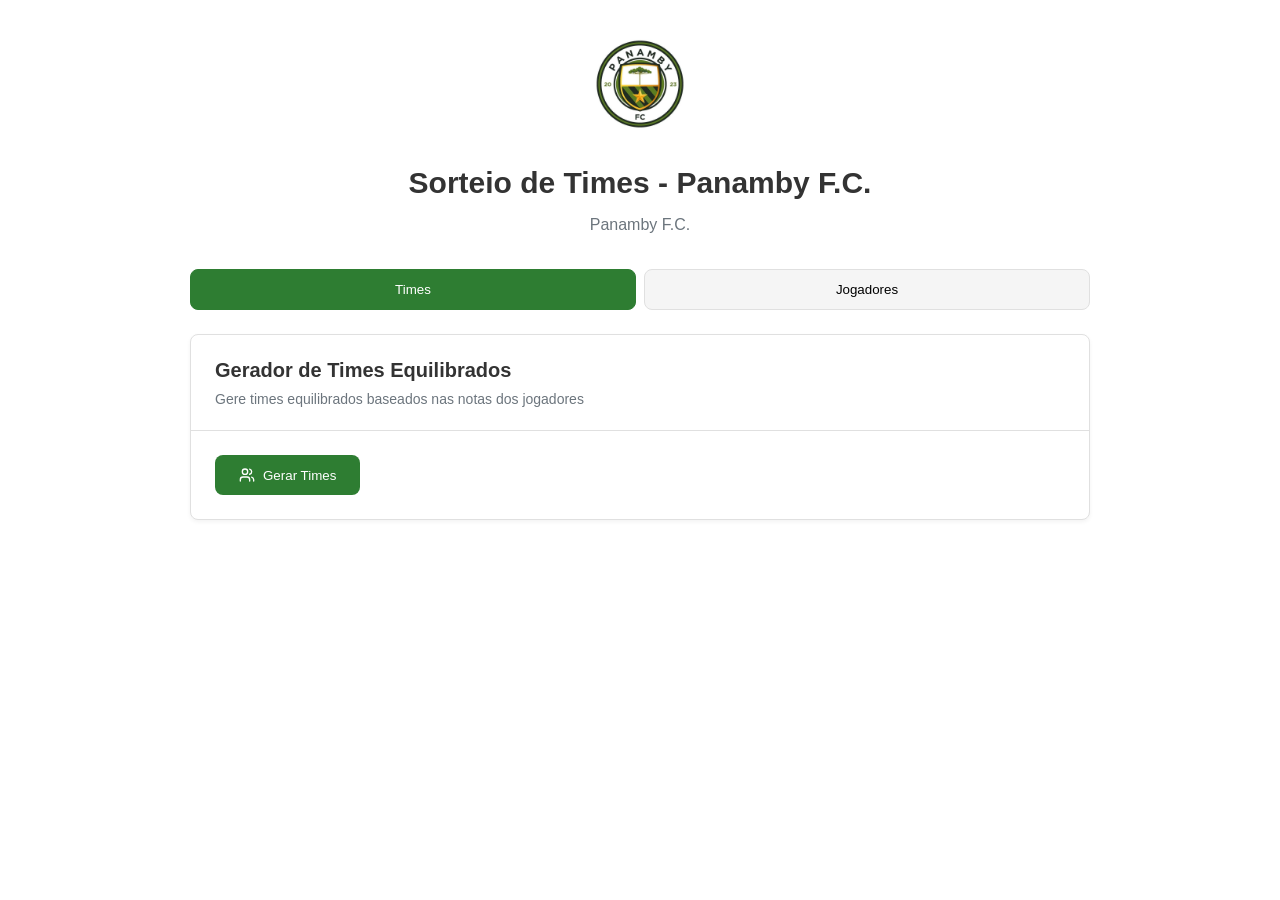
==== index.html @ afbfc672 "primeiro commit" ====
<!DOCTYPE html>
<html lang="pt-BR">
<head>
    <meta charset="UTF-8">
    <meta name="viewport" content="width=device-width, initial-scale=1.0">
    <title>Sorteio de Times - Condomínio Panamby</title>
    <link rel="stylesheet" href="styles.css">
</head>
<body>
    <div class="container">
        <header>
            <div class="logo-container">
                <img src="/assets/img/logo-panamby.jpeg" alt="Condomínio Panamby Logo" class="logo">
            </div>
            <h1>Sorteio de Times - Panamby F.C.</h1>
            <p class="subtitle">Panamby F.C.</p>
        </header>

        <div class="tabs">
            <div class="tab-header">
                <button class="tab-button active" data-tab="teams">Times</button>
                <button class="tab-button" data-tab="players">Jogadores</button>
            </div>

            <div class="tab-content">
                <!-- Times Tab -->
                <div class="tab-pane active" id="teams-tab">
                    <div class="card">
                        <div class="card-header">
                            <h2>Gerador de Times Equilibrados</h2>
                            <p>Gere times equilibrados baseados nas notas dos jogadores</p>
                        </div>
                        <div class="card-content">
                            <div id="warning-container"></div>
                            
                            <div class="button-group">
                                <button id="generate-teams-btn" class="primary-button">
                                    <svg xmlns="http://www.w3.org/2000/svg" width="16" height="16" viewBox="0 0 24 24" fill="none" stroke="currentColor" stroke-width="2" stroke-linecap="round" stroke-linejoin="round"><path d="M16 21v-2a4 4 0 0 0-4-4H6a4 4 0 0 0-4 4v2"></path><circle cx="9" cy="7" r="4"></circle><path d="M22 21v-2a4 4 0 0 0-3-3.87"></path><path d="M16 3.13a4 4 0 0 1 0 7.75"></path></svg>
                                    Gerar Times
                                </button>
                                <button id="clear-teams-btn" class="outline-button" style="display: none;">
                                    <svg xmlns="http://www.w3.org/2000/svg" width="16" height="16" viewBox="0 0 24 24" fill="none" stroke="currentColor" stroke-width="2" stroke-linecap="round" stroke-linejoin="round"><path d="M3 6h18"></path><path d="M19 6v14c0 1-1 2-2 2H7c-1 0-2-1-2-2V6"></path><path d="M8 6V4c0-1 1-2 2-2h4c1 0 2 1 2 2v2"></path><line x1="10" y1="11" x2="10" y2="17"></line><line x1="14" y1="11" x2="14" y2="17"></line></svg>
                                </button>
                            </div>
                        </div>
                    </div>

                    <div id="teams-container" class="teams-grid"></div>
                </div>

                <!-- Jogadores Tab -->
                <div class="tab-pane" id="players-tab">
                    <div class="card">
                        <div class="card-header">
                            <h2>Adicionar Jogador</h2>
                            <p>Cadastre um novo jogador com nome e nota de habilidade</p>
                        </div>
                        <div class="card-content">
                            <div class="form-group">
                                <label for="player-name">Nome do Jogador</label>
                                <input type="text" id="player-name" placeholder="Digite o nome do jogador">
                            </div>
                            
                            <div class="form-group">
                                <div class="rating-header">
                                    <label for="player-rating">Nota do Jogador: <span id="rating-value">5</span></label>
                                    <span class="rating-range">1-10</span>
                                </div>
                                <input type="range" id="player-rating" min="1" max="10" step="1" value="5">
                            </div>
                        </div>
                        <div class="card-footer">
                            <button id="add-player-btn" class="primary-button full-width">Adicionar Jogador</button>
                        </div>
                    </div>

                    <div class="card">
                        <div class="card-header">
                            <h2>Jogadores Cadastrados</h2>
                            <p id="player-count">0 jogadores disponíveis para sorteio</p>
                        </div>
                        <div class="card-content">
                            <div id="players-table-container">
                                <table id="players-table">
                                    <thead>
                                        <tr>
                                            <th>Nome</th>
                                            <th class="text-center">Nota</th>
                                            <th></th>
                                        </tr>
                                    </thead>
                                    <tbody id="players-list">
                                        <!-- Players will be added here dynamically -->
                                    </tbody>
                                </table>
                                <p id="no-players-message" class="text-center muted">Nenhum jogador cadastrado</p>
                            </div>
                        </div>
                    </div>
                </div>
            </div>
        </div>
    </div>

    <div id="toast" class="toast">
        <div class="toast-content">
            <div class="toast-title">Notificação</div>
            <div class="toast-message">Mensagem de notificação</div>
        </div>
    </div>

    <script src="script.js"></script>
</body>
</html>
---- styles.css ----
:root {
    --primary: #2e7d32;
    --primary-hover: #1b5e20;
    --primary-foreground: #ffffff;
    --secondary: #f57c00;
    --secondary-hover: #ef6c00;
    --secondary-foreground: #ffffff;
    --background: #ffffff;
    --foreground: #333333;
    --muted: #f5f5f5;
    --muted-foreground: #6c757d;
    --border: #e0e0e0;
    --card: #ffffff;
    --card-foreground: #333333;
    --destructive: #d32f2f;
    --destructive-hover: #c62828;
    --destructive-foreground: #ffffff;
    --radius: 0.5rem;
    --font-sans: -apple-system, BlinkMacSystemFont, "Segoe UI", Roboto, "Helvetica Neue", Arial, sans-serif;
}

* {
    margin: 0;
    padding: 0;
    box-sizing: border-box;
}

body {
    font-family: var(--font-sans);
    background-color: var(--background);
    color: var(--foreground);
    line-height: 1.5;
}

.container {
    max-width: 1200px;
    margin: 0 auto;
    padding: 1.5rem;
}

header {
    display: flex;
    flex-direction: column;
    align-items: center;
    margin-bottom: 2rem;
    text-align: center;
}

.logo-container {
    width: 120px;
    height: 120px;
    margin-bottom: 1rem;
}

.logo {
    width: 100%;
    height: 100%;
    object-fit: contain;
}

h1 {
    font-size: 1.875rem;
    font-weight: 700;
    margin-bottom: 0.5rem;
}

.subtitle {
    color: var(--muted-foreground);
}

/* Tabs */
.tabs {
    width: 100%;
    max-width: 900px;
    margin: 0 auto;
}

.tab-header {
    display: grid;
    grid-template-columns: 1fr 1fr;
    gap: 0.5rem;
    margin-bottom: 1.5rem;
}

.tab-button {
    padding: 0.75rem;
    background-color: var(--muted);
    border: 1px solid var(--border);
    border-radius: var(--radius);
    font-weight: 500;
    cursor: pointer;
    transition: background-color 0.2s;
}

.tab-button.active {
    background-color: var(--primary);
    color: var(--primary-foreground);
    border-color: var(--primary);
}

.tab-pane {
    display: none;
}

.tab-pane.active {
    display: block;
}

/* Cards */
.card {
    background-color: var(--card);
    border-radius: var(--radius);
    border: 1px solid var(--border);
    box-shadow: 0 2px 4px rgba(0, 0, 0, 0.05);
    margin-bottom: 1.5rem;
    overflow: hidden;
}

.card-header {
    padding: 1.25rem 1.5rem;
    border-bottom: 1px solid var(--border);
}

.card-header h2 {
    font-size: 1.25rem;
    margin-bottom: 0.25rem;
}

.card-header p {
    color: var(--muted-foreground);
    font-size: 0.875rem;
}

.card-content {
    padding: 1.5rem;
}

.card-footer {
    padding: 1rem 1.5rem;
    border-top: 1px solid var(--border);
}

/* Forms */
.form-group {
    margin-bottom: 1rem;
}

label {
    display: block;
    margin-bottom: 0.5rem;
    font-weight: 500;
}

input[type="text"] {
    width: 100%;
    padding: 0.75rem;
    border: 1px solid var(--border);
    border-radius: var(--radius);
    font-size: 1rem;
    transition: border-color 0.2s;
}

input[type="text"]:focus {
    outline: none;
    border-color: var(--primary);
}

input[type="range"] {
    width: 100%;
    margin: 0.5rem 0;
}

.rating-header {
    display: flex;
    justify-content: space-between;
    align-items: center;
}

.rating-range {
    font-size: 0.875rem;
    color: var(--muted-foreground);
}

/* Buttons */
.primary-button {
    display: inline-flex;
    align-items: center;
    justify-content: center;
    gap: 0.5rem;
    padding: 0.75rem 1.5rem;
    background-color: var(--primary);
    color: var(--primary-foreground);
    border: none;
    border-radius: var(--radius);
    font-weight: 500;
    cursor: pointer;
    transition: background-color 0.2s;
}

.primary-button:hover {
    background-color: var(--primary-hover);
}

.primary-button:disabled {
    opacity: 0.6;
    cursor: not-allowed;
}

.outline-button {
    display: inline-flex;
    align-items: center;
    justify-content: center;
    padding: 0.75rem;
    background-color: transparent;
    color: var(--foreground);
    border: 1px solid var(--border);
    border-radius: var(--radius);
    cursor: pointer;
    transition: background-color 0.2s;
}

.outline-button:hover {
    background-color: var(--muted);
}

.button-group {
    display: flex;
    align-items: center;
    gap: 0.5rem;
}

.full-width {
    width: 100%;
}

/* Tables */
table {
    width: 100%;
    border-collapse: collapse;
}

th {
    text-align: left;
    padding: 0.75rem;
    font-weight: 600;
    border-bottom: 1px solid var(--border);
}

td {
    padding: 0.75rem;
    border-bottom: 1px solid var(--border);
}

.text-center {
    text-align: center;
}

.rating-badge {
    display: inline-flex;
    align-items: center;
    justify-content: center;
    width: 2rem;
    height: 2rem;
    border-radius: 50%;
    font-weight: 500;
}

.rating-high {
    background-color: #e8f5e9;
    color: #2e7d32;
}

.rating-medium {
    background-color: #e3f2fd;
    color: #1976d2;
}

.rating-average {
    background-color: #fff8e1;
    color: #ff8f00;
}

.rating-low {
    background-color: #ffebee;
    color: #c62828;
}

.delete-button {
    background: none;
    border: none;
    color: var(--muted-foreground);
    cursor: pointer;
    padding: 0.25rem;
    border-radius: 50%;
    transition: background-color 0.2s;
}

.delete-button:hover {
    background-color: var(--muted);
    color: var(--destructive);
}

.delete-button svg {
    width: 1rem;
    height: 1rem;
}

/* Teams Display */
.teams-grid {
    display: grid;
    grid-template-columns: 1fr;
    gap: 1.5rem;
    margin-top: 1.5rem;
}

.team-card {
    border-radius: var(--radius);
    border: 1px solid var(--border);
    overflow: hidden;
}

.team-card.team-a {
    border-left: 4px solid var(--primary);
}

.team-card.team-b {
    border-left: 4px solid var(--secondary);
}

.team-header {
    display: flex;
    justify-content: space-between;
    align-items: center;
    padding: 1rem 1.5rem;
    border-bottom: 1px solid var(--border);
}

.team-title {
    font-size: 1.25rem;
    font-weight: 600;
}

.team-badge {
    padding: 0.25rem 0.75rem;
    border-radius: 9999px;
    font-size: 0.875rem;
    font-weight: 500;
}

.team-badge.primary {
    background-color: var(--primary);
    color: var(--primary-foreground);
}

.team-badge.secondary {
    background-color: var(--secondary);
    color: var(--secondary-foreground);
}

.team-stats {
    padding: 0.5rem 1.5rem;
    border-bottom: 1px solid var(--border);
    font-size: 0.875rem;
    color: var(--muted-foreground);
}

.team-players {
    padding: 1rem 1.5rem;
}

.player-item {
    display: flex;
    justify-content: space-between;
    align-items: center;
    padding: 0.75rem;
    margin-bottom: 0.5rem;
    background-color: var(--muted);
    border-radius: var(--radius);
}

.player-name {
    font-weight: 500;
}

/* Alert */
.alert {
    padding: 1rem;
    border-radius: var(--radius);
    margin-bottom: 1rem;
    display: flex;
    align-items: flex-start;
    gap: 0.75rem;
}

.alert-destructive {
    background-color: #ffebee;
    border: 1px solid #ffcdd2;
    color: var(--destructive);
}

.alert-title {
    font-weight: 600;
    margin-bottom: 0.25rem;
}

.alert-message {
    font-size: 0.875rem;
}

/* Toast */
.toast {
    position: fixed;
    bottom: 1.5rem;
    right: 1.5rem;
    max-width: 350px;
    background-color: var(--card);
    border-radius: var(--radius);
    box-shadow: 0 4px 12px rgba(0, 0, 0, 0.15);
    padding: 1rem;
    transform: translateY(150%);
    transition: transform 0.3s ease-in-out;
    z-index: 1000;
    border-left: 4px solid var(--primary);
}

.toast.show {
    transform: translateY(0);
}

.toast.error {
    border-left-color: var(--destructive);
}

.toast-title {
    font-weight: 600;
    margin-bottom: 0.25rem;
}

.toast-message {
    font-size: 0.875rem;
}

.text-center {
    text-align: center;
}

.muted {
    color: var(--muted-foreground);
}

/* Responsive */
@media (min-width: 768px) {
    .teams-grid {
        grid-template-columns: 1fr 1fr;
    }
}
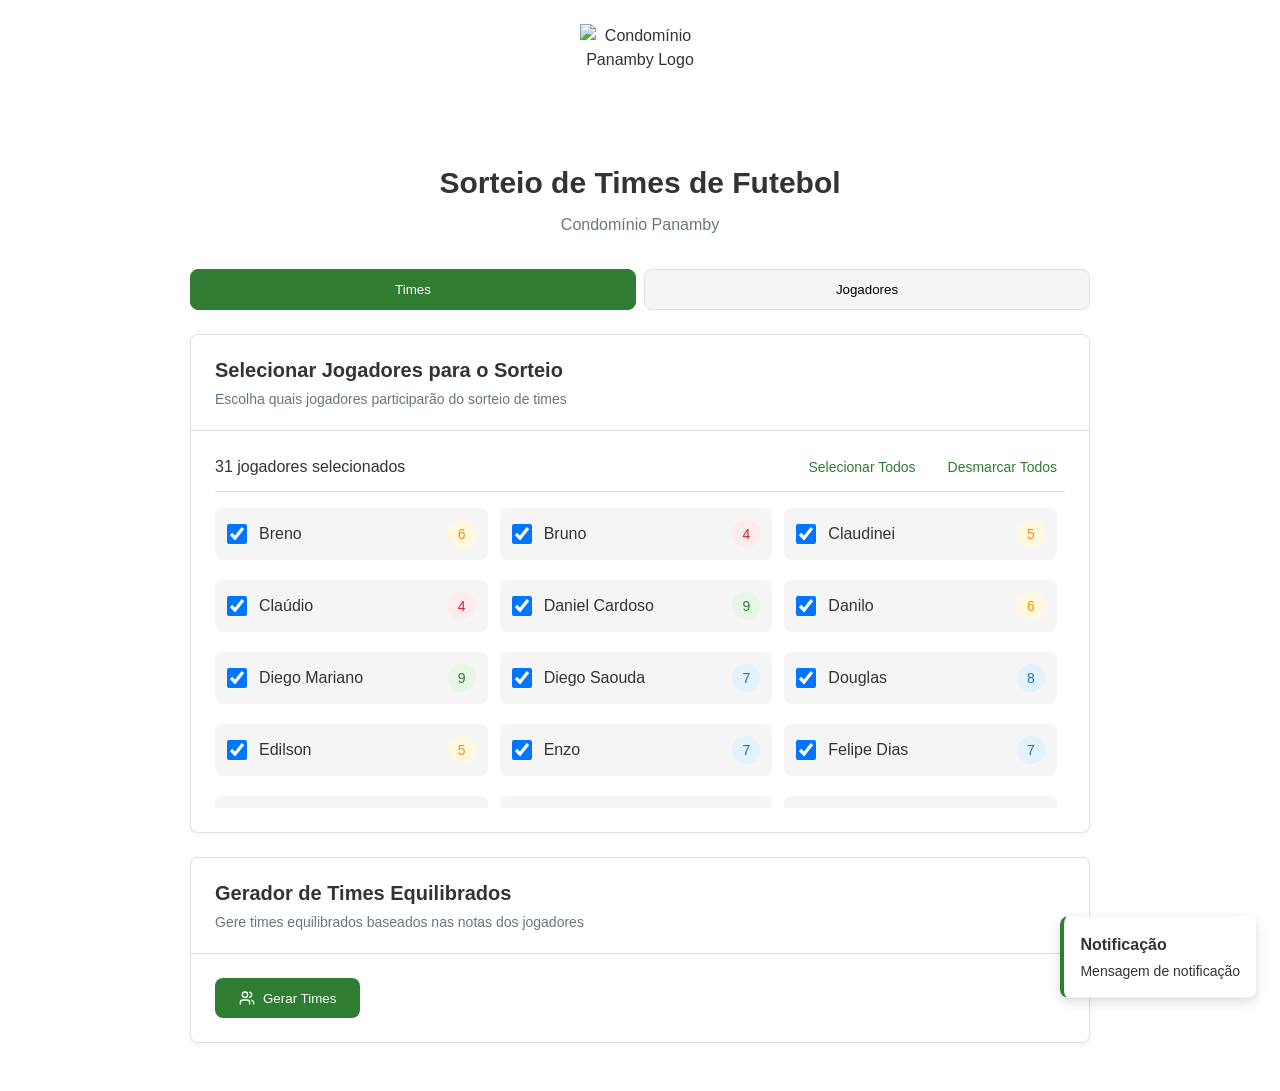
==== commit 2d6d11c9: "selecao de jogareso e resetar lista" ====
--- a/index.html
+++ b/index.html
@@ -3,17 +3,17 @@
 <head>
     <meta charset="UTF-8">
     <meta name="viewport" content="width=device-width, initial-scale=1.0">
-    <title>Sorteio de Times - Condomínio Panamby</title>
+    <title>Sorteio de Times - Panamby F.C.</title>
     <link rel="stylesheet" href="styles.css">
 </head>
 <body>
     <div class="container">
         <header>
             <div class="logo-container">
-                <img src="/assets/img/logo-panamby.jpeg" alt="Condomínio Panamby Logo" class="logo">
+                <img src="logo-panamby.jpeg" alt="Condomínio Panamby Logo" class="logo">
             </div>
-            <h1>Sorteio de Times - Panamby F.C.</h1>
-            <p class="subtitle">Panamby F.C.</p>
+            <h1>Sorteio de Times de Futebol</h1>
+            <p class="subtitle">Condomínio Panamby</p>
         </header>
 
         <div class="tabs">
@@ -25,6 +25,26 @@
             <div class="tab-content">
                 <!-- Times Tab -->
                 <div class="tab-pane active" id="teams-tab">
+                    <div class="card">
+                        <div class="card-header">
+                            <h2>Selecionar Jogadores para o Sorteio</h2>
+                            <p>Escolha quais jogadores participarão do sorteio de times</p>
+                        </div>
+                        <div class="card-content">
+                            <div class="selection-header">
+                                <div id="selected-count" class="selected-count">0 jogadores selecionados</div>
+                                <div class="selection-actions">
+                                    <button id="select-all-btn" class="text-button">Selecionar Todos</button>
+                                    <button id="deselect-all-btn" class="text-button">Desmarcar Todos</button>
+                                </div>
+                            </div>
+                            
+                            <div id="player-selection-list" class="player-selection-list">
+                                <!-- Player checkboxes will be added here dynamically -->
+                            </div>
+                        </div>
+                    </div>
+
                     <div class="card">
                         <div class="card-header">
                             <h2>Gerador de Times Equilibrados</h2>
@@ -76,8 +96,16 @@
 
                     <div class="card">
                         <div class="card-header">
-                            <h2>Jogadores Cadastrados</h2>
-                            <p id="player-count">0 jogadores disponíveis para sorteio</p>
+                            <div class="header-with-actions">
+                                <div>
+                                    <h2>Jogadores Cadastrados</h2>
+                                    <p id="player-count">0 jogadores disponíveis para sorteio</p>
+                                </div>
+                                <button id="reset-players-btn" class="secondary-button">
+                                    <svg xmlns="http://www.w3.org/2000/svg" width="16" height="16" viewBox="0 0 24 24" fill="none" stroke="currentColor" stroke-width="2" stroke-linecap="round" stroke-linejoin="round"><path d="M3 2v6h6"></path><path d="M21 12A9 9 0 0 0 6 5.3L3 8"></path><path d="M21 22v-6h-6"></path><path d="M3 12a9 9 0 0 0 15 6.7l3-2.7"></path></svg>
+                                    Resetar Lista
+                                </button>
+                            </div>
                         </div>
                         <div class="card-content">
                             <div id="players-table-container">
@@ -109,6 +137,22 @@
         </div>
     </div>
 
+    <div id="confirm-modal" class="modal">
+        <div class="modal-content">
+            <div class="modal-header">
+                <h3>Confirmação</h3>
+                <button id="close-modal-btn" class="close-button">&times;</button>
+            </div>
+            <div class="modal-body">
+                <p>Tem certeza que deseja resetar a lista de jogadores? Todos os jogadores atuais serão substituídos pelos jogadores padrão.</p>
+            </div>
+            <div class="modal-footer">
+                <button id="cancel-reset-btn" class="outline-button">Cancelar</button>
+                <button id="confirm-reset-btn" class="primary-button">Confirmar</button>
+            </div>
+        </div>
+    </div>
+
     <script src="script.js"></script>
 </body>
 </html>
--- a/styles.css
+++ b/styles.css
@@ -131,6 +131,12 @@
     font-size: 0.875rem;
 }
 
+.header-with-actions {
+    display: flex;
+    justify-content: space-between;
+    align-items: center;
+}
+
 .card-content {
     padding: 1.5rem;
 }
@@ -206,6 +212,26 @@
     cursor: not-allowed;
 }
 
+.secondary-button {
+    display: inline-flex;
+    align-items: center;
+    justify-content: center;
+    gap: 0.5rem;
+    padding: 0.5rem 1rem;
+    background-color: var(--secondary);
+    color: var(--secondary-foreground);
+    border: none;
+    border-radius: var(--radius);
+    font-weight: 500;
+    font-size: 0.875rem;
+    cursor: pointer;
+    transition: background-color 0.2s;
+}
+
+.secondary-button:hover {
+    background-color: var(--secondary-hover);
+}
+
 .outline-button {
     display: inline-flex;
     align-items: center;
@@ -221,6 +247,20 @@
 
 .outline-button:hover {
     background-color: var(--muted);
+}
+
+.text-button {
+    background: none;
+    border: none;
+    color: var(--primary);
+    font-weight: 500;
+    cursor: pointer;
+    padding: 0.25rem 0.5rem;
+    font-size: 0.875rem;
+}
+
+.text-button:hover {
+    text-decoration: underline;
 }
 
 .button-group {
@@ -440,6 +480,142 @@
     font-size: 0.875rem;
 }
 
+/* Player Selection */
+.player-selection-list {
+    display: grid;
+    grid-template-columns: repeat(auto-fill, minmax(250px, 1fr));
+    gap: 0.75rem;
+    margin-top: 1rem;
+    max-height: 300px;
+    overflow-y: auto;
+    padding-right: 0.5rem;
+}
+
+.player-checkbox-item {
+    display: flex;
+    align-items: center;
+    padding: 0.75rem;
+    background-color: var(--muted);
+    border-radius: var(--radius);
+    cursor: pointer;
+}
+
+.player-checkbox-item:hover {
+    background-color: #eaeaea;
+}
+
+.player-checkbox-item input[type="checkbox"] {
+    margin-right: 0.75rem;
+    width: 1.25rem;
+    height: 1.25rem;
+    cursor: pointer;
+}
+
+.player-checkbox-label {
+    flex: 1;
+    font-weight: 500;
+}
+
+.player-checkbox-rating {
+    display: inline-flex;
+    align-items: center;
+    justify-content: center;
+    width: 1.75rem;
+    height: 1.75rem;
+    border-radius: 50%;
+    font-size: 0.875rem;
+    font-weight: 500;
+}
+
+.selection-header {
+    display: flex;
+    justify-content: space-between;
+    align-items: center;
+    margin-bottom: 1rem;
+    padding-bottom: 0.75rem;
+    border-bottom: 1px solid var(--border);
+}
+
+.selected-count {
+    font-weight: 500;
+}
+
+.selection-actions {
+    display: flex;
+    gap: 1rem;
+}
+
+/* Modal */
+.modal {
+    display: none;
+    position: fixed;
+    top: 0;
+    left: 0;
+    width: 100%;
+    height: 100%;
+    background-color: rgba(0, 0, 0, 0.5);
+    z-index: 1001;
+    align-items: center;
+    justify-content: center;
+}
+
+.modal.show {
+    display: flex;
+}
+
+.modal-content {
+    background-color: var(--card);
+    border-radius: var(--radius);
+    width: 90%;
+    max-width: 500px;
+    box-shadow: 0 4px 12px rgba(0, 0, 0, 0.15);
+    animation: modal-appear 0.3s ease-out;
+}
+
+@keyframes modal-appear {
+    from {
+        opacity: 0;
+        transform: translateY(-50px);
+    }
+    to {
+        opacity: 1;
+        transform: translateY(0);
+    }
+}
+
+.modal-header {
+    display: flex;
+    justify-content: space-between;
+    align-items: center;
+    padding: 1rem 1.5rem;
+    border-bottom: 1px solid var(--border);
+}
+
+.modal-header h3 {
+    font-size: 1.25rem;
+    margin: 0;
+}
+
+.close-button {
+    background: none;
+    border: none;
+    font-size: 1.5rem;
+    cursor: pointer;
+    color: var(--muted-foreground);
+}
+
+.modal-body {
+    padding: 1.5rem;
+}
+
+.modal-footer {
+    padding: 1rem 1.5rem;
+    border-top: 1px solid var(--border);
+    display: flex;
+    justify-content: flex-end;
+    gap: 0.75rem;
+}
+
 .text-center {
     text-align: center;
 }
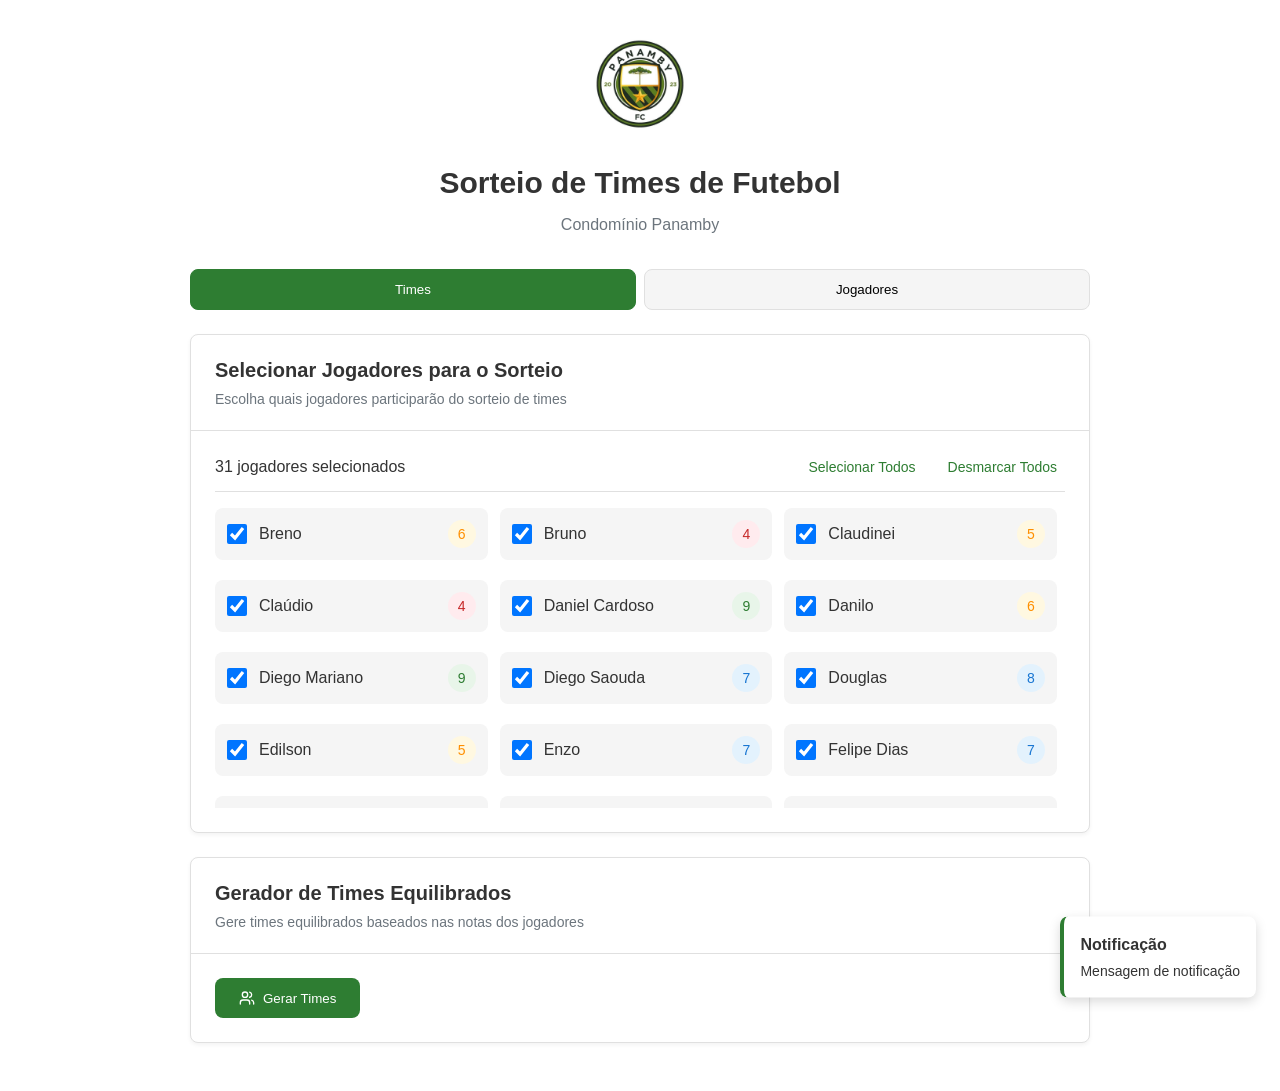
==== commit 6f408d92: "logo" ====
--- a/index.html
+++ b/index.html
@@ -10,7 +10,7 @@
     <div class="container">
         <header>
             <div class="logo-container">
-                <img src="logo-panamby.jpeg" alt="Condomínio Panamby Logo" class="logo">
+                <img src="assets/img/logo-panamby.jpeg" alt="Condomínio Panamby Logo" class="logo">
             </div>
             <h1>Sorteio de Times de Futebol</h1>
             <p class="subtitle">Condomínio Panamby</p>
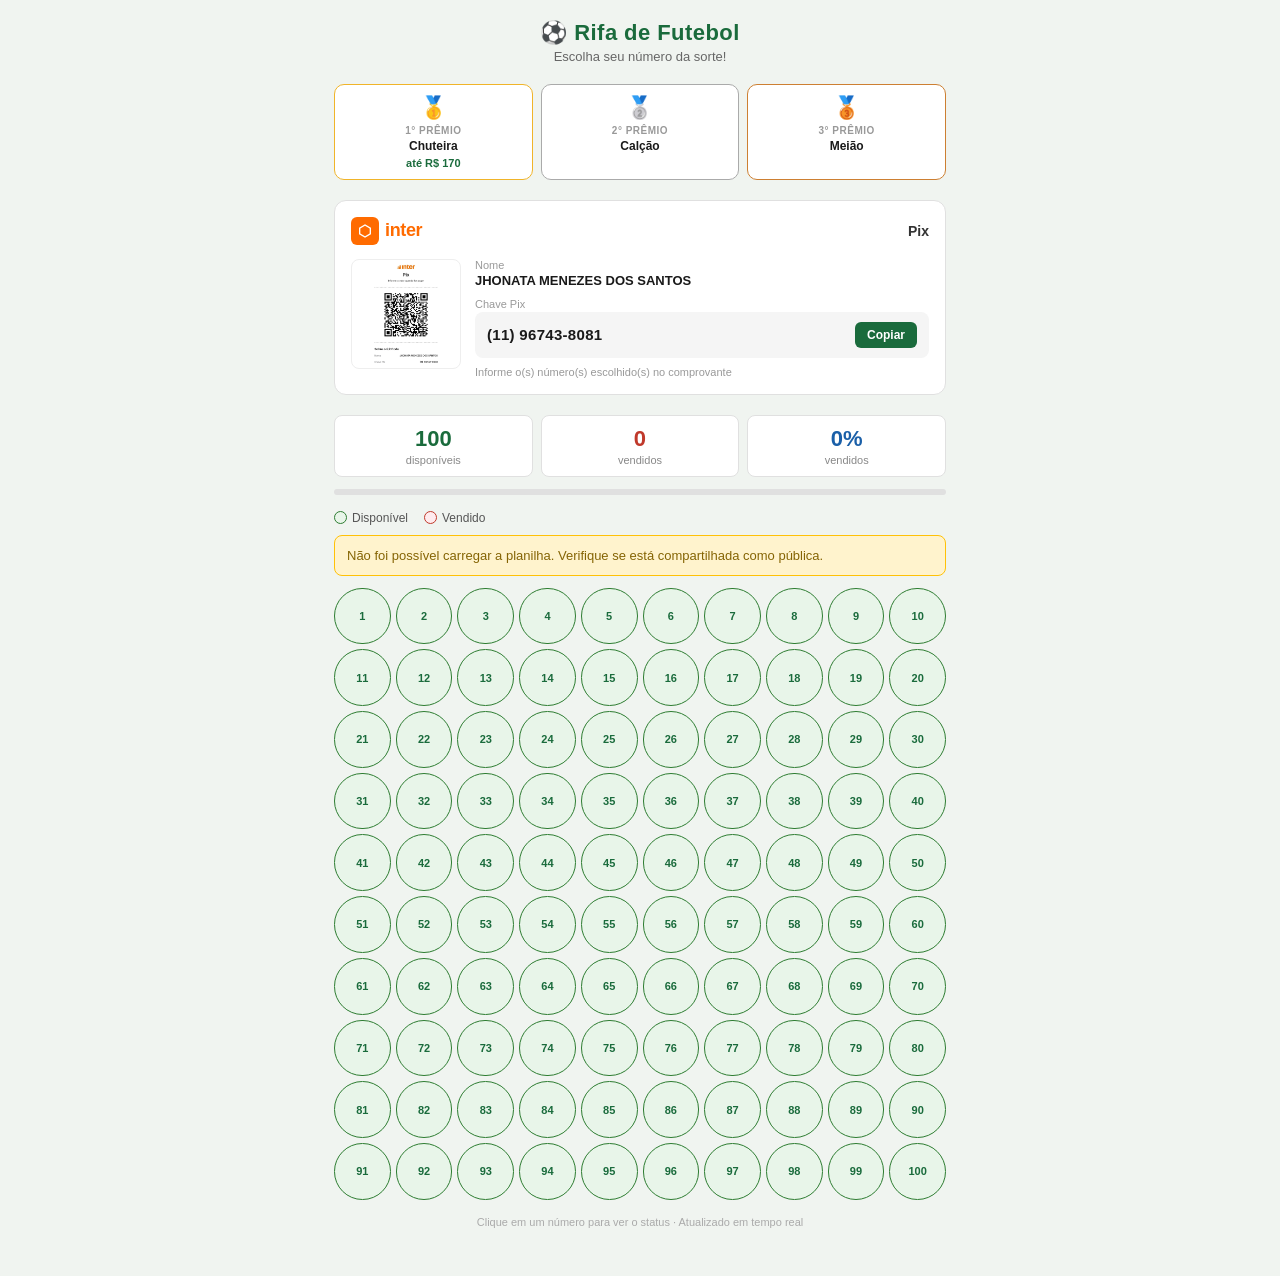
==== commit 53f7578d: "rifa para index" ====
--- a/index.html
+++ b/index.html
@@ -1,158 +1,256 @@
 <!DOCTYPE html>
 <html lang="pt-BR">
 <head>
-    <meta charset="UTF-8">
-    <meta name="viewport" content="width=device-width, initial-scale=1.0">
-    <title>Sorteio de Times - Panamby F.C.</title>
-    <link rel="stylesheet" href="styles.css">
+<meta charset="UTF-8">
+<meta name="viewport" content="width=device-width, initial-scale=1.0">
+<title>Rifa de Futebol</title>
+<style>
+  * { box-sizing: border-box; margin: 0; padding: 0; }
+  body { font-family: Arial, sans-serif; background: #f0f4f0; color: #1a1a1a; min-height: 100vh; }
+  .page { max-width: 640px; margin: 0 auto; padding: 20px 14px 48px; }
+
+  /* HEADER */
+  .header { text-align: center; margin-bottom: 20px; }
+  .header h1 { font-size: 22px; font-weight: 700; color: #1a6b3c; letter-spacing: 0.02em; }
+  .header p { font-size: 13px; color: #666; margin-top: 3px; }
+
+  /* PREMIOS */
+  .premios { display: grid; grid-template-columns: 1fr 1fr 1fr; gap: 8px; margin-bottom: 20px; }
+  .premio-card { background: #fff; border: 1px solid #e0e0e0; border-radius: 10px; padding: 10px 8px; text-align: center; }
+  .premio-card.gold { border-color: #f0b429; }
+  .premio-card.silver { border-color: #aaa; }
+  .premio-card.bronze { border-color: #cd7f32; }
+  .premio-medal { font-size: 22px; margin-bottom: 4px; }
+  .premio-pos { font-size: 10px; font-weight: 700; letter-spacing: 0.05em; text-transform: uppercase; color: #999; }
+  .premio-nome { font-size: 12px; font-weight: 700; color: #1a1a1a; margin-top: 3px; line-height: 1.3; }
+  .premio-val { font-size: 11px; color: #1a6b3c; font-weight: 600; margin-top: 2px; }
+
+  /* PIX SECTION */
+  .pix-section { background: #fff; border: 1px solid #e0e0e0; border-radius: 12px; padding: 16px; margin-bottom: 20px; }
+  .pix-header { display: flex; align-items: center; gap: 10px; margin-bottom: 14px; }
+  .inter-logo { display: flex; align-items: center; gap: 6px; }
+  .inter-icon { width: 28px; height: 28px; background: #ff6b00; border-radius: 6px; display: flex; align-items: center; justify-content: center; }
+  .inter-icon svg { width: 16px; height: 16px; fill: white; }
+  .inter-nome { font-size: 18px; font-weight: 700; color: #ff6b00; letter-spacing: -0.02em; }
+  .pix-title { font-size: 14px; color: #333; margin-left: auto; font-weight: 600; }
+  .pix-body { display: flex; gap: 14px; align-items: flex-start; }
+  .qr-wrap { flex-shrink: 0; }
+  .qr-wrap img { width: 110px; height: 110px; border-radius: 8px; border: 1px solid #eee; display: block; object-fit: contain; }
+  .pix-info { flex: 1; }
+  .pix-label { font-size: 11px; color: #999; margin-bottom: 2px; }
+  .pix-nome { font-size: 13px; font-weight: 700; color: #1a1a1a; margin-bottom: 10px; }
+  .pix-chave-wrap { background: #f5f5f5; border-radius: 8px; padding: 10px 12px; display: flex; align-items: center; justify-content: space-between; gap: 8px; }
+  .pix-chave-val { font-size: 15px; font-weight: 700; color: #1a1a1a; letter-spacing: 0.02em; }
+  .btn-copiar { background: #1a6b3c; color: #fff; border: none; border-radius: 6px; padding: 6px 12px; font-size: 12px; font-weight: 600; cursor: pointer; white-space: nowrap; transition: background 0.15s; }
+  .btn-copiar:hover { background: #155a31; }
+  .btn-copiar.copiado { background: #2e7d32; }
+  .pix-obs { font-size: 11px; color: #999; margin-top: 8px; }
+
+  /* STATS */
+  .stats { display: grid; grid-template-columns: 1fr 1fr 1fr; gap: 8px; margin-bottom: 12px; }
+  .stat { background: #fff; border: 1px solid #e0e0e0; border-radius: 8px; padding: 10px; text-align: center; }
+  .stat-val { font-size: 22px; font-weight: 700; }
+  .stat-val.green { color: #1a6b3c; }
+  .stat-val.red { color: #c0392b; }
+  .stat-val.blue { color: #1a5fa8; }
+  .stat-label { font-size: 11px; color: #888; margin-top: 2px; }
+  .progress-wrap { background: #e0e0e0; border-radius: 4px; height: 6px; margin-bottom: 16px; overflow: hidden; }
+  .progress-fill { height: 100%; background: linear-gradient(90deg, #1a6b3c, #2e7d32); border-radius: 4px; transition: width 0.4s; }
+
+  /* GRID */
+  .legenda { display: flex; gap: 16px; margin-bottom: 10px; align-items: center; }
+  .leg { display: flex; align-items: center; gap: 5px; font-size: 12px; color: #555; }
+  .leg-dot { width: 13px; height: 13px; border-radius: 50%; border: 1.5px solid; }
+  .leg-dot.disp { background: #e8f5e9; border-color: #2e7d32; }
+  .leg-dot.vend { background: #ffebee; border-color: #c0392b; }
+  .grid { display: grid; grid-template-columns: repeat(10, 1fr); gap: 5px; margin-bottom: 16px; }
+  .num { aspect-ratio: 1; border-radius: 50%; border: 1.5px solid #ccc; display: flex; align-items: center; justify-content: center; font-size: 11px; font-weight: 700; cursor: pointer; transition: transform 0.1s; color: #999; background: #fff; }
+  .num.disponivel { background: #e8f5e9; border-color: #2e7d32; color: #1a6b3c; }
+  .num.vendido { background: #ffebee; border-color: #c0392b; color: #922b21; }
+  .num:hover { transform: scale(1.15); }
+
+  /* MODAL */
+  .modal-bg { display: none; position: fixed; inset: 0; background: rgba(0,0,0,0.5); z-index: 100; align-items: center; justify-content: center; padding: 20px; }
+  .modal-bg.open { display: flex; }
+  .modal { background: #fff; border-radius: 14px; padding: 28px 24px; width: 100%; max-width: 280px; text-align: center; }
+  .modal-num { font-size: 48px; font-weight: 700; }
+  .modal-num.vendido { color: #c0392b; }
+  .modal-num.disponivel { color: #1a6b3c; }
+  .modal-status { font-size: 12px; color: #999; margin: 4px 0 8px; text-transform: uppercase; letter-spacing: 0.05em; }
+  .modal-nome { font-size: 18px; font-weight: 700; color: #1a1a1a; margin-bottom: 18px; }
+  .modal-close { background: #1a1a1a; color: #fff; border: none; border-radius: 8px; padding: 10px 28px; font-size: 14px; cursor: pointer; }
+
+  .footer { text-align: center; font-size: 11px; color: #aaa; margin-top: 16px; }
+
+  @media (max-width: 400px) {
+    .grid { gap: 3px; }
+    .num { font-size: 9px; }
+    .pix-body { flex-direction: column; align-items: center; }
+    .qr-wrap img { width: 140px; height: 140px; }
+  }
+</style>
 </head>
 <body>
-    <div class="container">
-        <header>
-            <div class="logo-container">
-                <img src="assets/img/logo-panamby.jpeg" alt="Condomínio Panamby Logo" class="logo">
-            </div>
-            <h1>Sorteio de Times de Futebol</h1>
-            <p class="subtitle">Condomínio Panamby</p>
-        </header>
-
-        <div class="tabs">
-            <div class="tab-header">
-                <button class="tab-button active" data-tab="teams">Times</button>
-                <button class="tab-button" data-tab="players">Jogadores</button>
-            </div>
-
-            <div class="tab-content">
-                <!-- Times Tab -->
-                <div class="tab-pane active" id="teams-tab">
-                    <div class="card">
-                        <div class="card-header">
-                            <h2>Selecionar Jogadores para o Sorteio</h2>
-                            <p>Escolha quais jogadores participarão do sorteio de times</p>
-                        </div>
-                        <div class="card-content">
-                            <div class="selection-header">
-                                <div id="selected-count" class="selected-count">0 jogadores selecionados</div>
-                                <div class="selection-actions">
-                                    <button id="select-all-btn" class="text-button">Selecionar Todos</button>
-                                    <button id="deselect-all-btn" class="text-button">Desmarcar Todos</button>
-                                </div>
-                            </div>
-                            
-                            <div id="player-selection-list" class="player-selection-list">
-                                <!-- Player checkboxes will be added here dynamically -->
-                            </div>
-                        </div>
-                    </div>
-
-                    <div class="card">
-                        <div class="card-header">
-                            <h2>Gerador de Times Equilibrados</h2>
-                            <p>Gere times equilibrados baseados nas notas dos jogadores</p>
-                        </div>
-                        <div class="card-content">
-                            <div id="warning-container"></div>
-                            
-                            <div class="button-group">
-                                <button id="generate-teams-btn" class="primary-button">
-                                    <svg xmlns="http://www.w3.org/2000/svg" width="16" height="16" viewBox="0 0 24 24" fill="none" stroke="currentColor" stroke-width="2" stroke-linecap="round" stroke-linejoin="round"><path d="M16 21v-2a4 4 0 0 0-4-4H6a4 4 0 0 0-4 4v2"></path><circle cx="9" cy="7" r="4"></circle><path d="M22 21v-2a4 4 0 0 0-3-3.87"></path><path d="M16 3.13a4 4 0 0 1 0 7.75"></path></svg>
-                                    Gerar Times
-                                </button>
-                                <button id="clear-teams-btn" class="outline-button" style="display: none;">
-                                    <svg xmlns="http://www.w3.org/2000/svg" width="16" height="16" viewBox="0 0 24 24" fill="none" stroke="currentColor" stroke-width="2" stroke-linecap="round" stroke-linejoin="round"><path d="M3 6h18"></path><path d="M19 6v14c0 1-1 2-2 2H7c-1 0-2-1-2-2V6"></path><path d="M8 6V4c0-1 1-2 2-2h4c1 0 2 1 2 2v2"></path><line x1="10" y1="11" x2="10" y2="17"></line><line x1="14" y1="11" x2="14" y2="17"></line></svg>
-                                </button>
-                            </div>
-                        </div>
-                    </div>
-
-                    <div id="teams-container" class="teams-grid"></div>
-                </div>
-
-                <!-- Jogadores Tab -->
-                <div class="tab-pane" id="players-tab">
-                    <div class="card">
-                        <div class="card-header">
-                            <h2>Adicionar Jogador</h2>
-                            <p>Cadastre um novo jogador com nome e nota de habilidade</p>
-                        </div>
-                        <div class="card-content">
-                            <div class="form-group">
-                                <label for="player-name">Nome do Jogador</label>
-                                <input type="text" id="player-name" placeholder="Digite o nome do jogador">
-                            </div>
-                            
-                            <div class="form-group">
-                                <div class="rating-header">
-                                    <label for="player-rating">Nota do Jogador: <span id="rating-value">5</span></label>
-                                    <span class="rating-range">1-10</span>
-                                </div>
-                                <input type="range" id="player-rating" min="1" max="10" step="1" value="5">
-                            </div>
-                        </div>
-                        <div class="card-footer">
-                            <button id="add-player-btn" class="primary-button full-width">Adicionar Jogador</button>
-                        </div>
-                    </div>
-
-                    <div class="card">
-                        <div class="card-header">
-                            <div class="header-with-actions">
-                                <div>
-                                    <h2>Jogadores Cadastrados</h2>
-                                    <p id="player-count">0 jogadores disponíveis para sorteio</p>
-                                </div>
-                                <button id="reset-players-btn" class="secondary-button">
-                                    <svg xmlns="http://www.w3.org/2000/svg" width="16" height="16" viewBox="0 0 24 24" fill="none" stroke="currentColor" stroke-width="2" stroke-linecap="round" stroke-linejoin="round"><path d="M3 2v6h6"></path><path d="M21 12A9 9 0 0 0 6 5.3L3 8"></path><path d="M21 22v-6h-6"></path><path d="M3 12a9 9 0 0 0 15 6.7l3-2.7"></path></svg>
-                                    Resetar Lista
-                                </button>
-                            </div>
-                        </div>
-                        <div class="card-content">
-                            <div id="players-table-container">
-                                <table id="players-table">
-                                    <thead>
-                                        <tr>
-                                            <th>Nome</th>
-                                            <th class="text-center">Nota</th>
-                                            <th></th>
-                                        </tr>
-                                    </thead>
-                                    <tbody id="players-list">
-                                        <!-- Players will be added here dynamically -->
-                                    </tbody>
-                                </table>
-                                <p id="no-players-message" class="text-center muted">Nenhum jogador cadastrado</p>
-                            </div>
-                        </div>
-                    </div>
-                </div>
-            </div>
+<div class="page">
+
+  <div class="header">
+    <h1>⚽ Rifa de Futebol</h1>
+    <p>Escolha seu número da sorte!</p>
+  </div>
+
+  <!-- PRÊMIOS -->
+  <div class="premios">
+    <div class="premio-card gold">
+      <div class="premio-medal">🥇</div>
+      <div class="premio-pos">1° Prêmio</div>
+      <div class="premio-nome">Chuteira</div>
+      <div class="premio-val">até R$ 170</div>
+    </div>
+    <div class="premio-card silver">
+      <div class="premio-medal">🥈</div>
+      <div class="premio-pos">2° Prêmio</div>
+      <div class="premio-nome">Calção</div>
+      <div class="premio-val">&nbsp;</div>
+    </div>
+    <div class="premio-card bronze">
+      <div class="premio-medal">🥉</div>
+      <div class="premio-pos">3° Prêmio</div>
+      <div class="premio-nome">Meião</div>
+      <div class="premio-val">&nbsp;</div>
+    </div>
+  </div>
+
+  <!-- PIX -->
+  <div class="pix-section">
+    <div class="pix-header">
+      <div class="inter-logo">
+        <div class="inter-icon">
+          <svg viewBox="0 0 24 24" xmlns="http://www.w3.org/2000/svg"><path d="M12 2L3 7v10l9 5 9-5V7L12 2zm0 2.3l7 3.9v7.6l-7 3.9-7-3.9V8.2l7-3.9z"/></svg>
         </div>
-    </div>
-
-    <div id="toast" class="toast">
-        <div class="toast-content">
-            <div class="toast-title">Notificação</div>
-            <div class="toast-message">Mensagem de notificação</div>
+        <span class="inter-nome">inter</span>
+      </div>
+      <span class="pix-title">Pix</span>
+    </div>
+    <div class="pix-body">
+      <div class="qr-wrap">
+        <img src="[data-uri]" alt="QR Code PIX Inter">
+      </div>
+      <div class="pix-info">
+        <div class="pix-label">Nome</div>
+        <div class="pix-nome">JHONATA MENEZES DOS SANTOS</div>
+        <div class="pix-label">Chave Pix</div>
+        <div class="pix-chave-wrap">
+          <span class="pix-chave-val">(11) 96743-8081</span>
+          <button class="btn-copiar" id="btn-copiar" onclick="copiarPix()">Copiar</button>
         </div>
-    </div>
-
-    <div id="confirm-modal" class="modal">
-        <div class="modal-content">
-            <div class="modal-header">
-                <h3>Confirmação</h3>
-                <button id="close-modal-btn" class="close-button">&times;</button>
-            </div>
-            <div class="modal-body">
-                <p>Tem certeza que deseja resetar a lista de jogadores? Todos os jogadores atuais serão substituídos pelos jogadores padrão.</p>
-            </div>
-            <div class="modal-footer">
-                <button id="cancel-reset-btn" class="outline-button">Cancelar</button>
-                <button id="confirm-reset-btn" class="primary-button">Confirmar</button>
-            </div>
-        </div>
-    </div>
-
-    <script src="script.js"></script>
+        <div class="pix-obs">Informe o(s) número(s) escolhido(s) no comprovante</div>
+      </div>
+    </div>
+  </div>
+
+  <!-- STATS -->
+  <div class="stats">
+    <div class="stat"><div class="stat-val green" id="s-disp">—</div><div class="stat-label">disponíveis</div></div>
+    <div class="stat"><div class="stat-val red" id="s-vend">—</div><div class="stat-label">vendidos</div></div>
+    <div class="stat"><div class="stat-val blue" id="s-pct">—</div><div class="stat-label">vendidos</div></div>
+  </div>
+  <div class="progress-wrap"><div class="progress-fill" id="prog" style="width:0%"></div></div>
+
+  <div class="legenda">
+    <div class="leg"><div class="leg-dot disp"></div>Disponível</div>
+    <div class="leg"><div class="leg-dot vend"></div>Vendido</div>
+  </div>
+
+  <div id="loading" style="text-align:center;padding:30px;color:#888;font-size:14px">Carregando números...</div>
+  <div id="erro" style="display:none;background:#fff3cd;border:1px solid #ffc107;border-radius:8px;padding:12px;font-size:13px;color:#856404;margin-bottom:12px"></div>
+  <div class="grid" id="grid"></div>
+
+  <div class="footer">Clique em um número para ver o status · Atualizado em tempo real</div>
+</div>
+
+<!-- MODAL -->
+<div class="modal-bg" id="modal-bg" onclick="fecharModal(event)">
+  <div class="modal">
+    <div class="modal-num" id="m-num"></div>
+    <div class="modal-status" id="m-status"></div>
+    <div class="modal-nome" id="m-nome"></div>
+    <button class="modal-close" onclick="document.getElementById('modal-bg').classList.remove('open')">Fechar</button>
+  </div>
+</div>
+
+<script>
+  const SHEET_ID = '10IW_dFCMGKnIVRs8zEPKRNpsH5tzQ4a1jMfT_x4MTbE';
+  const TOTAL    = 100;
+  const PIX_KEY  = '11967438081';
+  const dados    = {};
+
+  function copiarPix() {
+    navigator.clipboard.writeText(PIX_KEY).then(() => {
+      const btn = document.getElementById('btn-copiar');
+      btn.textContent = 'Copiado!';
+      btn.classList.add('copiado');
+      setTimeout(() => { btn.textContent = 'Copiar'; btn.classList.remove('copiado'); }, 2000);
+    });
+  }
+
+  async function carregarPlanilha() {
+    try {
+      const url = 'https://docs.google.com/spreadsheets/d/' + SHEET_ID + '/gviz/tq?tqx=out:json&sheet=NUMEROS';
+      const res = await fetch(url);
+      const text = await res.text();
+      const json = JSON.parse(text.match(/google\.visualization\.Query\.setResponse\(([\s\S]*)\)/)[1]);
+      json.table.rows.forEach(row => {
+        const num  = parseInt(row.c[1]?.v);
+        const stat = row.c[2]?.v || 'Disponível';
+        const nome = row.c[3]?.v || '';
+        if (num) dados[num] = { status: stat, nome };
+      });
+      document.getElementById('loading').style.display = 'none';
+    } catch(e) {
+      document.getElementById('loading').style.display = 'none';
+      document.getElementById('erro').style.display = 'block';
+      document.getElementById('erro').textContent = 'Não foi possível carregar a planilha. Verifique se está compartilhada como pública.';
+    }
+    renderGrid();
+  }
+
+  function renderGrid() {
+    const grid = document.getElementById('grid');
+    grid.innerHTML = '';
+    let vend = 0;
+    for (let i = 1; i <= TOTAL; i++) {
+      const d = dados[i];
+      const isVendido = d?.status === 'Vendido';
+      if (isVendido) vend++;
+      const el = document.createElement('div');
+      el.className = 'num ' + (isVendido ? 'vendido' : 'disponivel');
+      el.textContent = i;
+      el.addEventListener('click', () => abrirModal(i, d?.status || 'Disponível', d?.nome || ''));
+      grid.appendChild(el);
+    }
+    const disp = TOTAL - vend;
+    document.getElementById('s-disp').textContent = disp;
+    document.getElementById('s-vend').textContent = vend;
+    document.getElementById('s-pct').textContent = Math.round(vend / TOTAL * 100) + '%';
+    document.getElementById('prog').style.width = Math.round(vend / TOTAL * 100) + '%';
+  }
+
+  function abrirModal(num, status, nome) {
+    const isVendido = status === 'Vendido';
+    const el = document.getElementById('m-num');
+    el.textContent = String(num).padStart(3, '0');
+    el.className = 'modal-num ' + (isVendido ? 'vendido' : 'disponivel');
+    document.getElementById('m-status').textContent = isVendido ? 'Vendido' : 'Disponível';
+    document.getElementById('m-nome').textContent = isVendido ? (nome || '—') : 'Número disponível!';
+    document.getElementById('modal-bg').classList.add('open');
+  }
+
+  function fecharModal(e) {
+    if (e.target === document.getElementById('modal-bg'))
+      document.getElementById('modal-bg').classList.remove('open');
+  }
+
+  carregarPlanilha();
+</script>
 </body>
 </html>
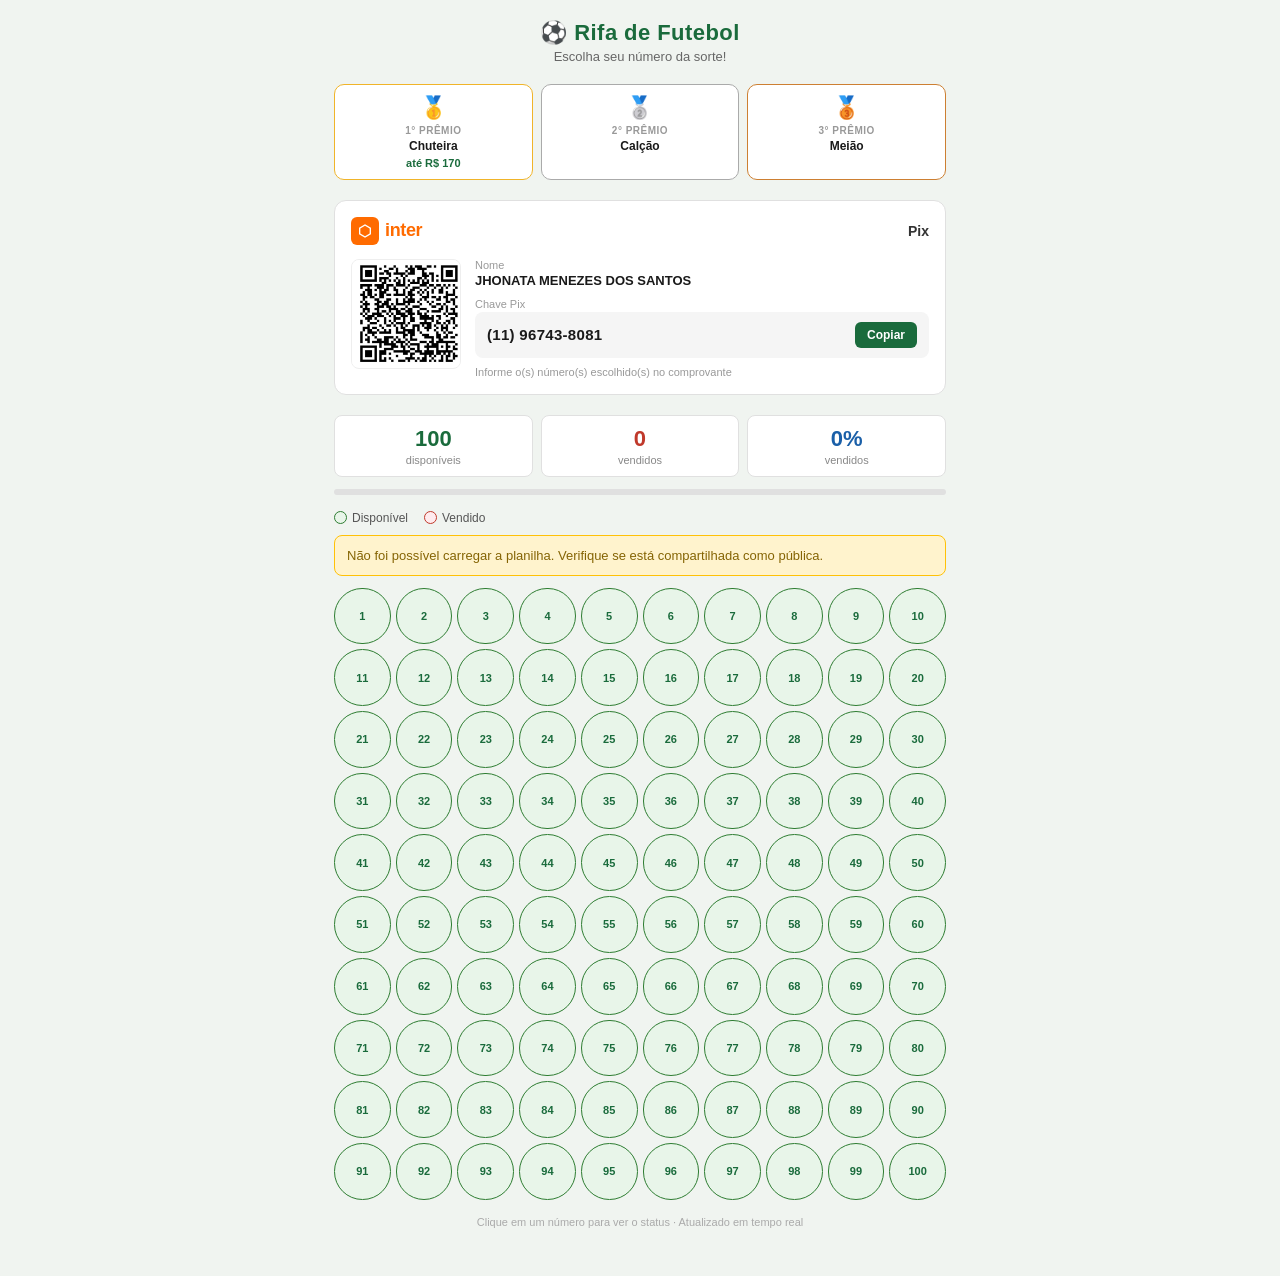
==== commit 5308069d: "atualizando imagem pix" ====
--- a/index.html
+++ b/index.html
@@ -133,7 +133,7 @@
     </div>
     <div class="pix-body">
       <div class="qr-wrap">
-        <img src="[data-uri]" alt="QR Code PIX Inter">
+        <img src="[data-uri]">
       </div>
       <div class="pix-info">
         <div class="pix-label">Nome</div>
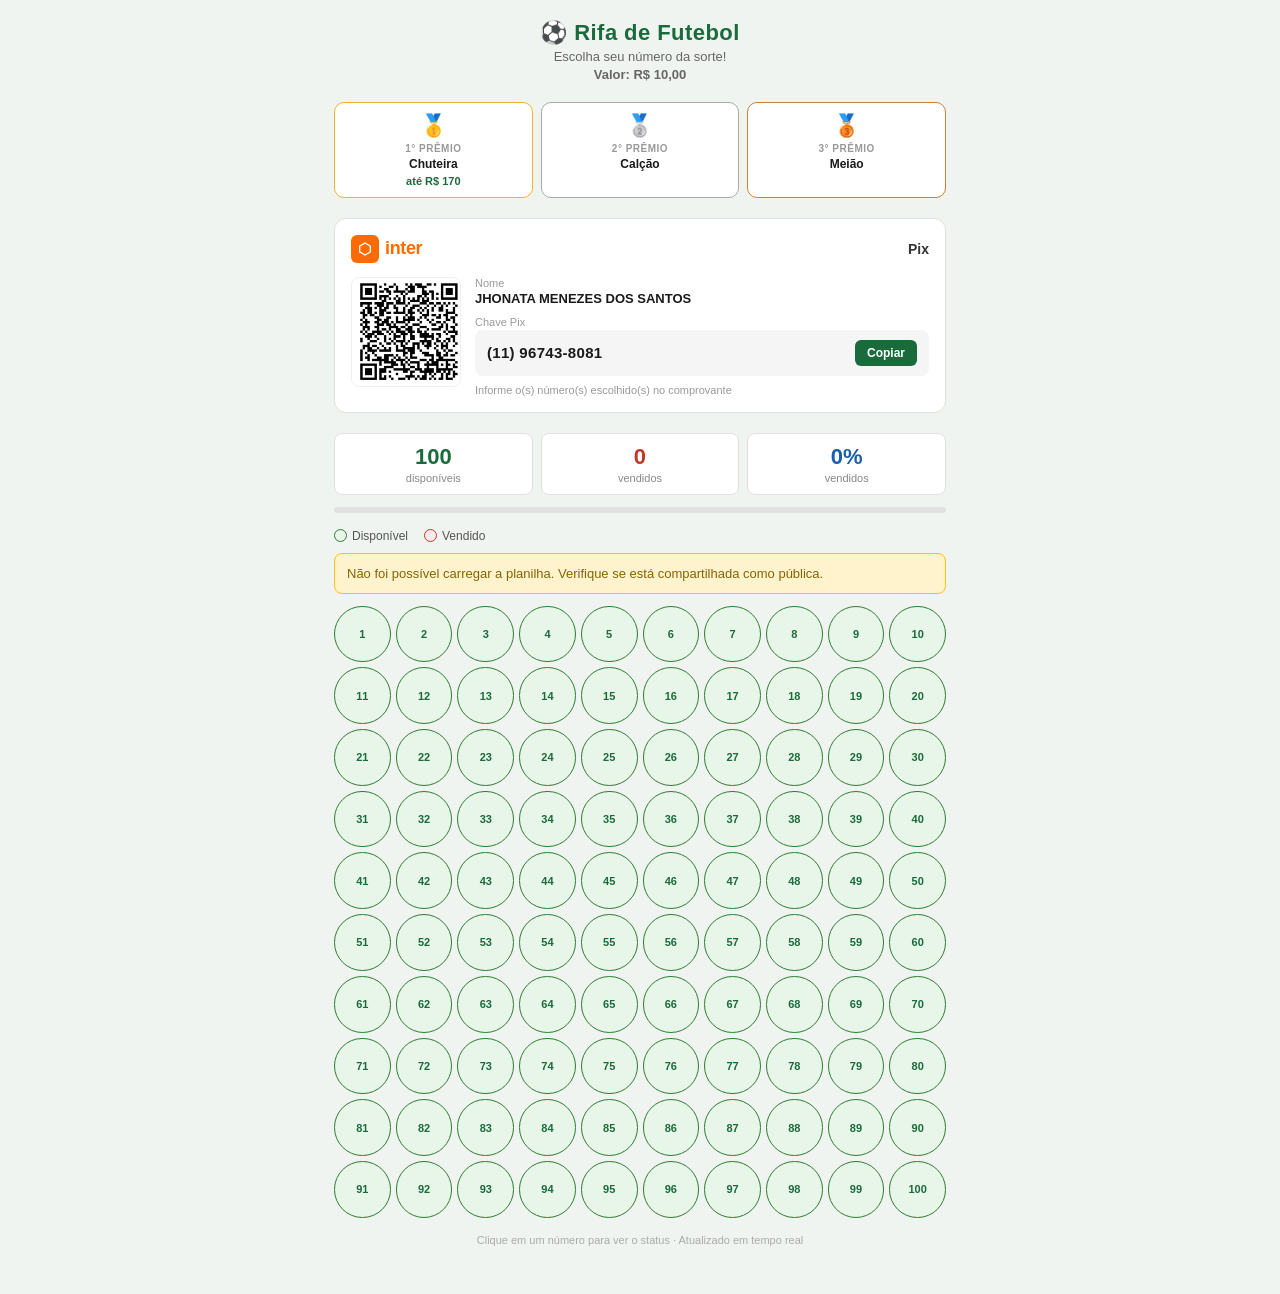
==== commit b9724789: "Add price information to the header section" ====
--- a/index.html
+++ b/index.html
@@ -96,6 +96,7 @@
   <div class="header">
     <h1>⚽ Rifa de Futebol</h1>
     <p>Escolha seu número da sorte!</p>
+    <p><strong>Valor: R$ 10,00 </strong></p>
   </div>
 
   <!-- PRÊMIOS -->
@@ -253,4 +254,4 @@
   carregarPlanilha();
 </script>
 </body>
-</html>+</html>
